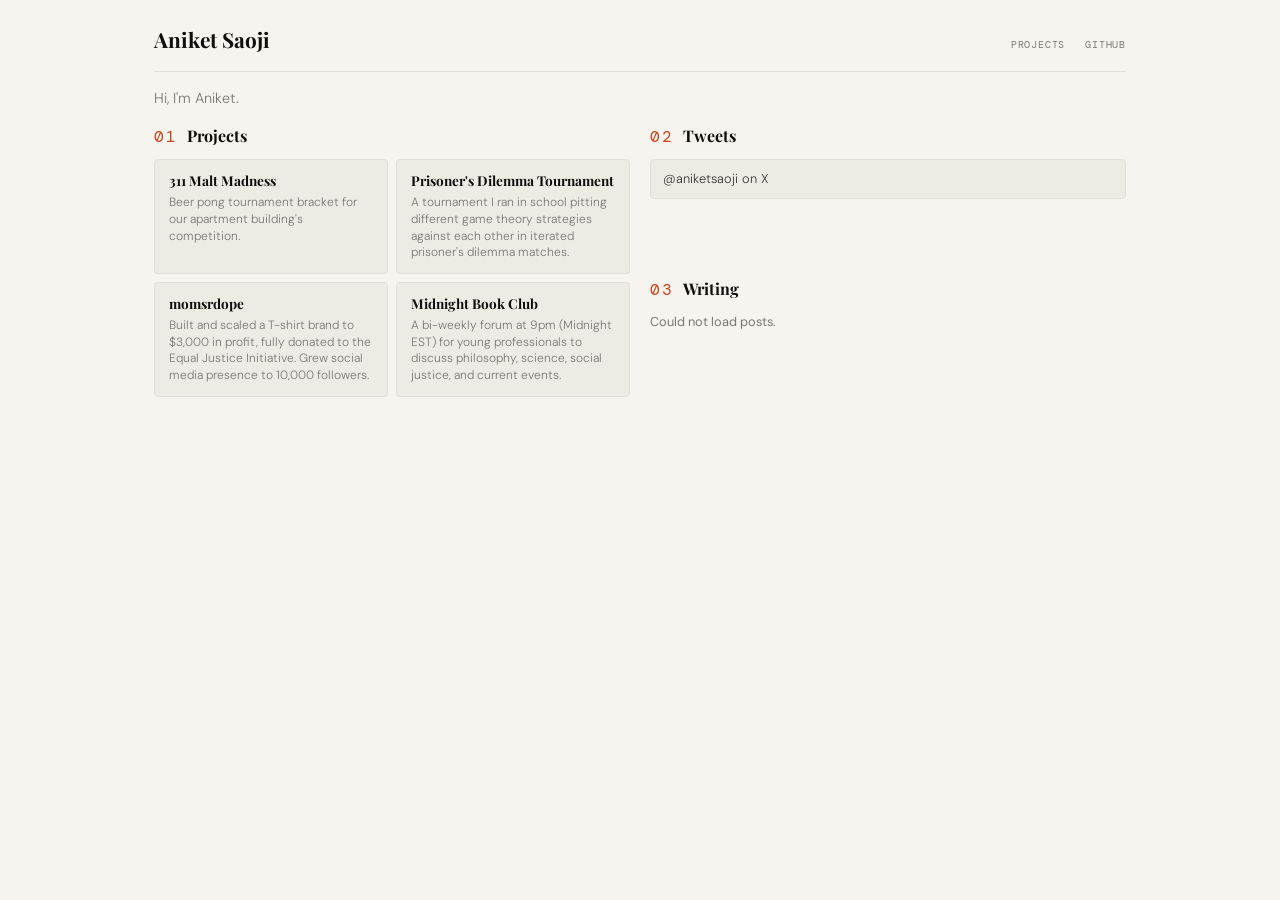
==== index.html @ 74cca16a "changes" ====
<!DOCTYPE html>
<html lang="en">
<head>
  <meta charset="UTF-8">
  <meta name="viewport" content="width=device-width, initial-scale=1.0">
  <title>Aniket Saoji</title>
  <link rel="preconnect" href="https://fonts.googleapis.com">
  <link rel="preconnect" href="https://fonts.gstatic.com" crossorigin>
  <link href="https://fonts.googleapis.com/css2?family=Playfair+Display:ital,wght@0,700;0,900;1,700&family=DM+Sans:wght@300;400;500&family=DM+Mono:wght@400;500&display=swap" rel="stylesheet">
  <link rel="stylesheet" href="main.css">
</head>
<body class="home">
  <main class="home-container">
    <header class="home-header">
      <div class="home-name">Aniket Saoji</div>
      <nav>
        <a href="#projects">Projects</a>
        <a href="https://github.com/aniketsaoji" target="_blank" rel="noopener">GitHub</a>
      </nav>
    </header>

    <section class="home-intro">
      <p>Hi, I'm Aniket.</p>
    </section>

    <div class="home-grid">
      <section id="projects" class="home-projects">
        <div class="section-head"><span class="section-num">01</span><h2>Projects</h2></div>
        <div class="project-grid">
          <a class="project-card" href="beer-pong.html">
            <h3>311 Malt Madness</h3>
            <p>Beer pong tournament bracket for our apartment building's competition.</p>
          </a>
          <a class="project-card" href="prisoner_dilemma_tournament.html">
            <h3>Prisoner's Dilemma Tournament</h3>
            <p>A tournament I ran in school pitting different game theory strategies against each other in iterated prisoner's dilemma matches.</p>
          </a>
          <a class="project-card" href="https://momsrdope.com" target="_blank" rel="noopener">
            <h3>momsrdope</h3>
            <p>Built and scaled a T-shirt brand to $3,000 in profit, fully donated to the Equal Justice Initiative. Grew social media presence to 10,000 followers.</p>
          </a>
          <a class="project-card" href="https://midnightbook.club" target="_blank" rel="noopener">
            <h3>Midnight Book Club</h3>
            <p>A bi-weekly forum at 9pm (Midnight EST) for young professionals to discuss philosophy, science, social justice, and current events.</p>
          </a>
        </div>
      </section>

      <section class="home-twitter">
        <div class="section-head"><span class="section-num">02</span><h2>Tweets</h2></div>
        <div id="tweets-list"></div>
        <script>
          (async () => {
            const container = document.getElementById('tweets-list');
            try {
              const res = await fetch('tweets.json');
              const tweets = (await res.json()).slice(0, 3);
              if (!tweets.length) {
                container.innerHTML = '<a href="https://x.com/aniketsaoji" target="_blank" rel="noopener" class="tweet-card"><span class="tweet-text">@aniketsaoji on X</span></a>';
                return;
              }
              container.innerHTML = tweets.map(t => {
                const date = t.pubDate ? new Date(t.pubDate).toLocaleDateString('en-US', { month: 'short', day: 'numeric', year: 'numeric' }) : '';
                return `<a class="tweet-card" href="${t.link}" target="_blank" rel="noopener">
                  <span class="tweet-text">${t.title}</span>
                  ${date ? `<span class="tweet-date">${date}</span>` : ''}
                </a>`;
              }).join('');
            } catch {
              container.innerHTML = '<a href="https://x.com/aniketsaoji" target="_blank" rel="noopener" class="tweet-card"><span class="tweet-text">@aniketsaoji on X</span></a>';
            }
          })();
        </script>
      </section>

      <section class="home-substack">
        <div class="section-head"><span class="section-num">03</span><h2>Writing</h2></div>
        <div id="substack-posts">Loading posts…</div>
      </section>
    </div>
  </main>

  <script>
    (async () => {
      const rss = encodeURIComponent('https://aniketsaoji.substack.com/feed');
      const url = `https://api.rss2json.com/v1/api.json?rss_url=${rss}`;
      try {
        const res = await fetch(url);
        const data = await res.json();
        const posts = (data.items || []).slice(0, 4);
        const container = document.getElementById('substack-posts');
        if (!posts.length) { container.textContent = 'No posts yet.'; return; }
        container.innerHTML = posts.map(p => `
          <a class="substack-card" href="${p.link}" target="_blank" rel="noopener">
            ${p.thumbnail ? `<img class="substack-thumb" src="${p.thumbnail}" alt="">` : ''}
            <span class="substack-text">
              <span class="substack-title">${p.title}</span>
              <span class="substack-date">${new Date(p.pubDate).toLocaleDateString('en-US', {month:'short', day:'numeric', year:'numeric'})}</span>
            </span>
          </a>
        `).join('');
      } catch {
        document.getElementById('substack-posts').textContent = 'Could not load posts.';
      }
    })();
  </script>
</body>
</html>
---- main.css ----
@import url(https://fonts.googleapis.com/css?family=Open+Sans:400italic,400,700);

*, *::before, *::after { box-sizing: border-box; }

html, body {
  height: 100%;
  margin: 0;
}

body {
  background-color: #4F2582;
}

/* ── Homepage styles ── */

:root {
  --ink: #0f0e0d;
  --ink-2: #3a3835;
  --ink-3: #7a7774;
  --paper: #f7f4ef;
  --paper-2: #eeebe4;
  --paper-3: #e3dfd6;
  --accent: #c8441a;
  --accent-light: #f0d5cb;
  --mono: 'DM Mono', monospace;
  --serif: 'Playfair Display', Georgia, serif;
  --sans: 'DM Sans', sans-serif;
}

body.home {
  background: var(--paper);
  color: var(--ink);
  font-family: var(--sans);
  font-size: 15px;
  line-height: 1.5;
}

.home-container {
  max-width: 1020px;
  margin: 0 auto;
  padding: 0 24px 40px;
  animation: fadeUp 0.5s ease both;
}

@keyframes fadeUp {
  from { opacity: 0; transform: translateY(12px); }
  to   { opacity: 1; transform: translateY(0); }
}

/* Header */
.home-header {
  padding: 24px 0 16px;
  display: flex;
  align-items: baseline;
  justify-content: space-between;
  border-bottom: 1px solid var(--paper-3);
  margin-bottom: 16px;
}

.home-name {
  font-family: var(--serif);
  font-size: 1.3rem;
  font-weight: 700;
  color: var(--ink);
}

.home-header nav {
  display: flex;
  gap: 1.25rem;
}

.home-header nav a {
  font-family: var(--mono);
  font-size: 10px;
  letter-spacing: 0.08em;
  text-transform: uppercase;
  color: var(--ink-3);
  text-decoration: none;
  transition: color 0.2s;
}

.home-header nav a:hover {
  color: var(--accent);
}

/* Intro */
.home-intro {
  margin-bottom: 16px;
}

.home-intro p {
  font-size: 0.9rem;
  color: var(--ink-3);
  line-height: 1.4;
  font-weight: 300;
  margin: 0;
}

/* Section heads */
.section-head {
  margin-bottom: 10px;
  display: flex;
  align-items: baseline;
  gap: 10px;
}

.section-num {
  font-family: var(--mono);
  font-size: 1rem;
  color: var(--accent);
  letter-spacing: 0.1em;
}

.section-head h2 {
  font-family: var(--serif);
  font-size: 1rem;
  font-weight: 700;
  color: var(--ink);
  margin: 0;
}

/* Main grid — projects left, tweets+writing stacked right */
.home-grid {
  display: grid;
  grid-template-columns: 1fr 1fr;
  grid-template-rows: auto auto;
  grid-template-areas:
    "projects twitter"
    "projects substack";
  gap: 12px 20px;
  align-items: start;
}

.home-projects { grid-area: projects; }
.home-twitter  { grid-area: twitter; }
.home-substack { grid-area: substack; }

/* Project cards */
.project-grid {
  display: grid;
  grid-template-columns: 1fr 1fr;
  gap: 8px;
}

.project-card {
  display: block;
  padding: 12px 14px;
  background: var(--paper-2);
  border: 1px solid var(--paper-3);
  border-radius: 4px;
  text-decoration: none;
  color: inherit;
  transition: border-color 0.2s, background 0.2s;
}

.project-card:hover {
  border-color: var(--accent);
  background: var(--accent-light);
}

.project-card h3 {
  font-family: var(--serif);
  font-size: 0.85rem;
  font-weight: 700;
  color: var(--ink);
  margin: 0 0 4px;
  line-height: 1.3;
}

.project-card p {
  margin: 0;
  font-size: 0.75rem;
  color: var(--ink-3);
  line-height: 1.4;
  font-weight: 300;
}

/* Tweet cards */
#tweets-list {
  display: flex;
  flex-direction: column;
  gap: 7px;
}

.tweet-card {
  display: flex;
  flex-direction: column;
  gap: 4px;
  padding: 10px 12px;
  background: var(--paper-2);
  border: 1px solid var(--paper-3);
  border-radius: 4px;
  text-decoration: none;
  color: inherit;
  transition: border-color 0.2s;
}

.tweet-card:hover {
  border-color: var(--accent);
}

.tweet-text {
  font-size: 0.8rem;
  color: var(--ink-2);
  line-height: 1.4;
  font-weight: 300;
}

.tweet-date {
  font-family: var(--mono);
  font-size: 9px;
  color: var(--ink-3);
  letter-spacing: 0.05em;
}

/* Substack cards */
#substack-posts {
  display: flex;
  flex-direction: column;
  gap: 7px;
  font-family: var(--sans);
  font-size: 0.8rem;
  color: var(--ink-3);
}

.substack-card {
  display: flex;
  flex-direction: row;
  align-items: center;
  gap: 10px;
  padding: 10px 12px;
  background: var(--paper-2);
  border: 1px solid var(--paper-3);
  border-radius: 4px;
  text-decoration: none;
  color: inherit;
  transition: border-color 0.2s;
  overflow: hidden;
}

.substack-card:hover {
  border-color: var(--accent);
}

.substack-thumb {
  width: 36px;
  height: 36px;
  object-fit: cover;
  border-radius: 3px;
  flex-shrink: 0;
}

.substack-text {
  display: flex;
  flex-direction: column;
  gap: 2px;
  min-width: 0;
}

.substack-title {
  font-size: 0.8rem;
  color: var(--ink-2);
  line-height: 1.3;
  font-weight: 400;
}

.substack-date {
  font-family: var(--mono);
  font-size: 9px;
  color: var(--ink-3);
  letter-spacing: 0.05em;
}


/* Mobile */
@media (max-width: 700px) {
  .home-grid { grid-template-columns: 1fr; }
  .project-grid { grid-template-columns: 1fr 1fr; }
  .home-header { flex-direction: column; gap: 10px; padding: 20px 0 14px; }
}

.header{
  height: 10%;
}

.header>h1{
  margin: auto;
  text-align: center;
  font-family: 'Dosis', sans-serif;
  color: #205060
}

.bracket-container{
  display: flex;
  flex-direction: row;
  height: 90%;
  width: 100%;
}

.bracket-level{
  display: flex;
  flex-direction: column;
  justify-content: space-around;
  height: 100%;
  width: 100%;
  flex-grow: 1;
  transition: all ease .5s;
}

.bracket-level:hover{
  width: 200%;
}

.bracket-matchup{
  width: 90%;
  margin: auto;
  max-height: 50px;
  height: 100%;
  display: flex;
  flex-direction: column;
  justify-content: space-between;
}

.bracket-time{
  height: 45%;
  width: 100%;
  background-color: #b54b4b;
  color: #F0F8FF;
  box-shadow: rgba(0, 0, 0, 0.3) 0 1px 3px;
  display: flex;
  flex-direction: row;
  transition: all ease .5s;
}

.bracket-team{
  height: 45%;
  width: 100%;
  background-color: #F5F5F5;
  box-shadow: rgba(0, 0, 0, 0.3) 0 1px 3px;
  display: flex;
  flex-direction: row;
  transition: all ease .5s;
}

.bracket-name{
  font-family: 'Open Sans', sans-serif;
  width: 75%;
  font-size: .75em;
  padding: .2em;
  line-height: 1.5em;
  overflow: hidden;
  text-overflow: ellipsis;
  white-space: nowrap;
  color: #2B2B2B;
  text-align: center;
}

.bracket-time-name{
  font-family: 'Open Sans', sans-serif;
  width: 75%;
  font-size: .75em;
  padding: .2em;
  line-height: 1.5em;
  overflow: hidden;
  text-overflow: ellipsis;
  white-space: nowrap;
  color: #F0F8FF;
  text-align: center;
}

.bracket-score{
  font-family: 'Open Sans', sans-serif;
  font-size: .75em;
  padding: .2em;
  line-height: 1.5em;
  white-space: nowrap;
  overflow: hidden;
  color: #2B2B2B;
  text-align: center;
}

.winner>.bracket-name, .winner>.bracket-score{
  font-weight: bold;
  color: #00A300;
}

.bracket-team:hover{
  background-color: #E8E8E8;
  height: 100%;
  transition: all ease .5s;
}

.bracket-team:hover>.bracket-name{
  overflow: none;
  text-overflow: clip;
  white-space: normal;
  line-height: 1em;
  align-self: center;
  width: 100%;
}

.bracket-team:hover>.bracket-score{
  display: none;
}
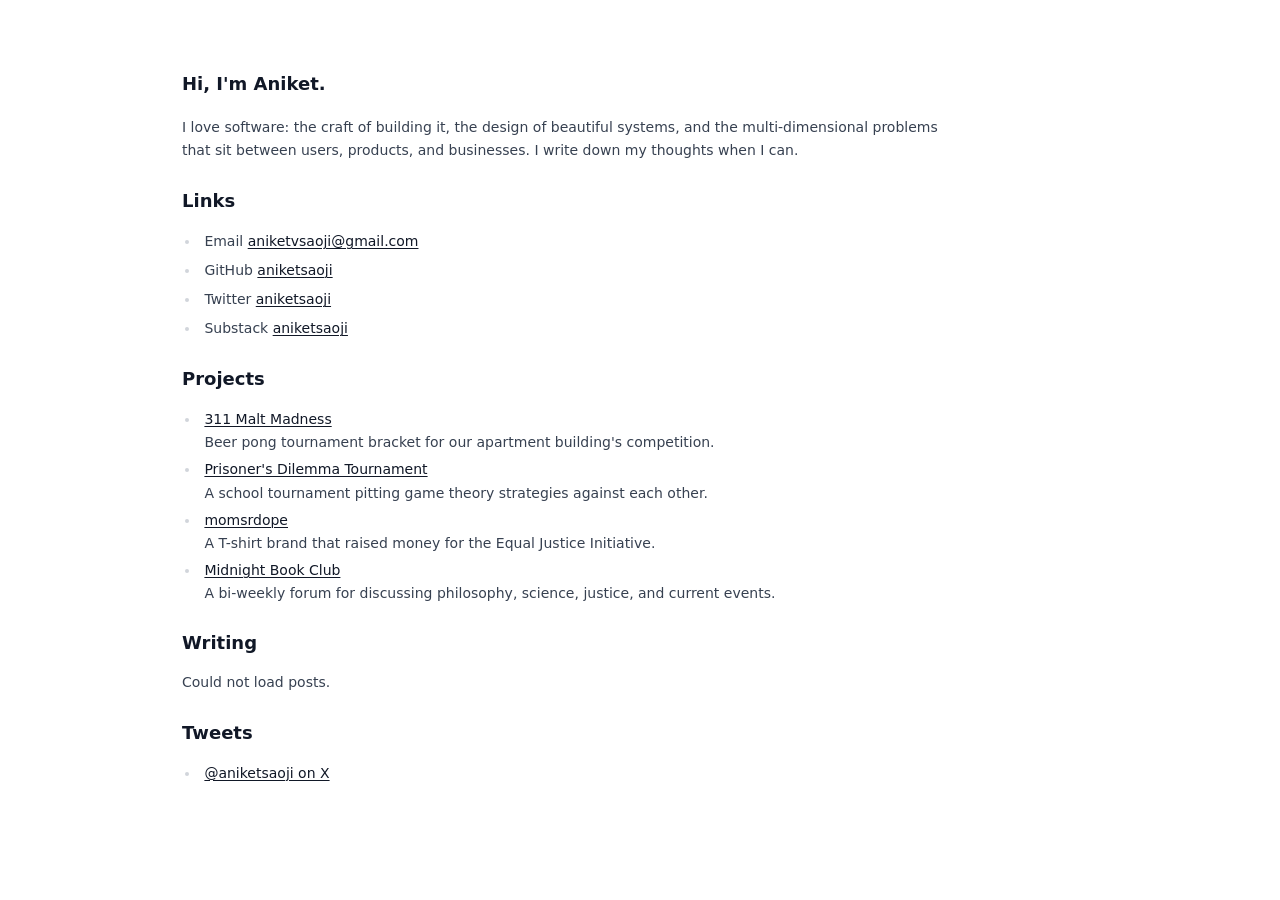
==== commit df7902d5: "new site" ====
--- a/index.html
+++ b/index.html
@@ -4,80 +4,81 @@
   <meta charset="UTF-8">
   <meta name="viewport" content="width=device-width, initial-scale=1.0">
   <title>Aniket Saoji</title>
-  <link rel="preconnect" href="https://fonts.googleapis.com">
-  <link rel="preconnect" href="https://fonts.gstatic.com" crossorigin>
-  <link href="https://fonts.googleapis.com/css2?family=Playfair+Display:ital,wght@0,700;0,900;1,700&family=DM+Sans:wght@300;400;500&family=DM+Mono:wght@400;500&display=swap" rel="stylesheet">
   <link rel="stylesheet" href="main.css">
 </head>
 <body class="home">
   <main class="home-container">
     <header class="home-header">
-      <div class="home-name">Aniket Saoji</div>
-      <nav>
-        <a href="#projects">Projects</a>
-        <a href="https://github.com/aniketsaoji" target="_blank" rel="noopener">GitHub</a>
-      </nav>
+      <h1>Hi, I'm Aniket.</h1>
     </header>
 
-    <section class="home-intro">
-      <p>Hi, I'm Aniket.</p>
+    <section class="home-intro" aria-label="Introduction">
+      <p>I love software: the craft of building it, the design of beautiful systems, and the multi-dimensional problems that sit between users, products, and businesses. I write down my thoughts when I can.</p>
     </section>
 
-    <div class="home-grid">
-      <section id="projects" class="home-projects">
-        <div class="section-head"><span class="section-num">01</span><h2>Projects</h2></div>
-        <div class="project-grid">
-          <a class="project-card" href="beer-pong.html">
-            <h3>311 Malt Madness</h3>
-            <p>Beer pong tournament bracket for our apartment building's competition.</p>
-          </a>
-          <a class="project-card" href="prisoner_dilemma_tournament.html">
-            <h3>Prisoner's Dilemma Tournament</h3>
-            <p>A tournament I ran in school pitting different game theory strategies against each other in iterated prisoner's dilemma matches.</p>
-          </a>
-          <a class="project-card" href="https://momsrdope.com" target="_blank" rel="noopener">
-            <h3>momsrdope</h3>
-            <p>Built and scaled a T-shirt brand to $3,000 in profit, fully donated to the Equal Justice Initiative. Grew social media presence to 10,000 followers.</p>
-          </a>
-          <a class="project-card" href="https://midnightbook.club" target="_blank" rel="noopener">
-            <h3>Midnight Book Club</h3>
-            <p>A bi-weekly forum at 9pm (Midnight EST) for young professionals to discuss philosophy, science, social justice, and current events.</p>
-          </a>
-        </div>
-      </section>
+    <section id="links" class="home-section">
+      <h2>Links</h2>
+      <ul class="link-list">
+        <li>Email <a href="mailto:aniketvsaoji@gmail.com">aniketvsaoji@gmail.com</a></li>
+        <li>GitHub <a href="https://github.com/aniketsaoji" target="_blank" rel="noopener">aniketsaoji</a></li>
+        <li>Twitter <a href="https://x.com/aniketsaoji" target="_blank" rel="noopener">aniketsaoji</a></li>
+        <li>Substack <a href="https://aniketsaoji.substack.com" target="_blank" rel="noopener">aniketsaoji</a></li>
+      </ul>
+    </section>
 
-      <section class="home-twitter">
-        <div class="section-head"><span class="section-num">02</span><h2>Tweets</h2></div>
-        <div id="tweets-list"></div>
-        <script>
-          (async () => {
-            const container = document.getElementById('tweets-list');
-            try {
-              const res = await fetch('tweets.json');
-              const tweets = (await res.json()).slice(0, 3);
-              if (!tweets.length) {
-                container.innerHTML = '<a href="https://x.com/aniketsaoji" target="_blank" rel="noopener" class="tweet-card"><span class="tweet-text">@aniketsaoji on X</span></a>';
-                return;
-              }
-              container.innerHTML = tweets.map(t => {
-                const date = t.pubDate ? new Date(t.pubDate).toLocaleDateString('en-US', { month: 'short', day: 'numeric', year: 'numeric' }) : '';
-                return `<a class="tweet-card" href="${t.link}" target="_blank" rel="noopener">
-                  <span class="tweet-text">${t.title}</span>
-                  ${date ? `<span class="tweet-date">${date}</span>` : ''}
-                </a>`;
-              }).join('');
-            } catch {
-              container.innerHTML = '<a href="https://x.com/aniketsaoji" target="_blank" rel="noopener" class="tweet-card"><span class="tweet-text">@aniketsaoji on X</span></a>';
+    <section id="projects" class="home-section">
+      <h2>Projects</h2>
+      <ul class="link-list project-list">
+        <li>
+          <a href="beer-pong.html">311 Malt Madness</a>
+          <span>Beer pong tournament bracket for our apartment building's competition.</span>
+        </li>
+        <li>
+          <a href="prisoner_dilemma_tournament.html">Prisoner's Dilemma Tournament</a>
+          <span>A school tournament pitting game theory strategies against each other.</span>
+        </li>
+        <li>
+          <a href="https://momsrdope.com" target="_blank" rel="noopener">momsrdope</a>
+          <span>A T-shirt brand that raised money for the Equal Justice Initiative.</span>
+        </li>
+        <li>
+          <a href="https://midnightbook.club" target="_blank" rel="noopener">Midnight Book Club</a>
+          <span>A bi-weekly forum for discussing philosophy, science, justice, and current events.</span>
+        </li>
+      </ul>
+    </section>
+
+    <section id="writing" class="home-section">
+      <h2>Writing</h2>
+      <div id="substack-posts">Loading posts...</div>
+    </section>
+
+    <section class="home-section home-twitter">
+      <h2>Tweets</h2>
+      <div id="tweets-list"></div>
+      <script>
+        (async () => {
+          const container = document.getElementById('tweets-list');
+          try {
+            const res = await fetch('tweets.json');
+            const tweets = (await res.json()).slice(0, 3);
+            if (!tweets.length) {
+              container.innerHTML = '<ul class="link-list"><li><a href="https://x.com/aniketsaoji" target="_blank" rel="noopener">@aniketsaoji on X</a></li></ul>';
+              return;
             }
-          })();
-        </script>
-      </section>
-
-      <section class="home-substack">
-        <div class="section-head"><span class="section-num">03</span><h2>Writing</h2></div>
-        <div id="substack-posts">Loading posts…</div>
-      </section>
-    </div>
+            container.innerHTML = `<ul class="link-list tweet-list">${tweets.map(t => {
+              const date = t.pubDate ? new Date(t.pubDate).toLocaleDateString('en-US', { month: 'short', day: 'numeric', year: 'numeric' }) : '';
+              return `<li>
+                <a href="${t.link}" target="_blank" rel="noopener">${t.title}</a>
+                ${date ? `<span>${date}</span>` : ''}
+              </li>`;
+            }).join('')}</ul>`;
+          } catch {
+            container.innerHTML = '<ul class="link-list"><li><a href="https://x.com/aniketsaoji" target="_blank" rel="noopener">@aniketsaoji on X</a></li></ul>';
+          }
+        })();
+      </script>
+    </section>
   </main>
 
   <script>
@@ -89,16 +90,16 @@
         const data = await res.json();
         const posts = (data.items || []).slice(0, 4);
         const container = document.getElementById('substack-posts');
-        if (!posts.length) { container.textContent = 'No posts yet.'; return; }
-        container.innerHTML = posts.map(p => `
-          <a class="substack-card" href="${p.link}" target="_blank" rel="noopener">
-            ${p.thumbnail ? `<img class="substack-thumb" src="${p.thumbnail}" alt="">` : ''}
-            <span class="substack-text">
-              <span class="substack-title">${p.title}</span>
-              <span class="substack-date">${new Date(p.pubDate).toLocaleDateString('en-US', {month:'short', day:'numeric', year:'numeric'})}</span>
-            </span>
-          </a>
-        `).join('');
+        if (!posts.length) {
+          container.textContent = 'No posts yet.';
+          return;
+        }
+        container.innerHTML = `<ul class="link-list writing-list">${posts.map(p => `
+          <li>
+            <a href="${p.link}" target="_blank" rel="noopener">${p.title}</a>
+            <span>${new Date(p.pubDate).toLocaleDateString('en-US', { month: 'short', day: 'numeric', year: 'numeric' })}</span>
+          </li>
+        `).join('')}</ul>`;
       } catch {
         document.getElementById('substack-posts').textContent = 'Could not load posts.';
       }
--- a/main.css
+++ b/main.css
@@ -11,272 +11,134 @@
   background-color: #4F2582;
 }
 
-/* ── Homepage styles ── */
+/* Homepage styles */
 
 :root {
-  --ink: #0f0e0d;
-  --ink-2: #3a3835;
-  --ink-3: #7a7774;
-  --paper: #f7f4ef;
-  --paper-2: #eeebe4;
-  --paper-3: #e3dfd6;
-  --accent: #c8441a;
-  --accent-light: #f0d5cb;
-  --mono: 'DM Mono', monospace;
-  --serif: 'Playfair Display', Georgia, serif;
-  --sans: 'DM Sans', sans-serif;
+  --ink: #111827;
+  --muted: #374151;
+  --quiet: #d1d5db;
+  --paper: #ffffff;
+  --sans: Inter, ui-sans-serif, system-ui, -apple-system, BlinkMacSystemFont, "Segoe UI", sans-serif;
 }
 
 body.home {
   background: var(--paper);
   color: var(--ink);
   font-family: var(--sans);
-  font-size: 15px;
-  line-height: 1.5;
+  font-size: 14px;
+  line-height: 1.65;
+  min-height: 100%;
 }
 
 .home-container {
-  max-width: 1020px;
+  max-width: 980px;
   margin: 0 auto;
-  padding: 0 24px 40px;
-  animation: fadeUp 0.5s ease both;
-}
-
-@keyframes fadeUp {
-  from { opacity: 0; transform: translateY(12px); }
-  to   { opacity: 1; transform: translateY(0); }
-}
-
-/* Header */
+  padding: 72px 32px 80px;
+}
+
 .home-header {
-  padding: 24px 0 16px;
-  display: flex;
-  align-items: baseline;
-  justify-content: space-between;
-  border-bottom: 1px solid var(--paper-3);
-  margin-bottom: 16px;
-}
-
-.home-name {
-  font-family: var(--serif);
-  font-size: 1.3rem;
-  font-weight: 700;
+  margin-bottom: 20px;
+}
+
+.home-header h1 {
+  font-size: 18px;
+  line-height: 1.35;
+  letter-spacing: 0;
+  margin: 0;
+  font-weight: 800;
+}
+
+.home a {
   color: var(--ink);
-}
-
-.home-header nav {
-  display: flex;
-  gap: 1.25rem;
-}
-
-.home-header nav a {
-  font-family: var(--mono);
-  font-size: 10px;
-  letter-spacing: 0.08em;
-  text-transform: uppercase;
-  color: var(--ink-3);
-  text-decoration: none;
-  transition: color 0.2s;
-}
-
-.home-header nav a:hover {
-  color: var(--accent);
-}
-
-/* Intro */
+  text-decoration: underline;
+  text-decoration-thickness: 0.08em;
+  text-underline-offset: 0.12em;
+}
+
+.home a:hover {
+  color: var(--muted);
+}
+
+.home-intro,
+.home-section {
+  max-width: 760px;
+}
+
 .home-intro {
-  margin-bottom: 16px;
+  margin-bottom: 28px;
 }
 
 .home-intro p {
-  font-size: 0.9rem;
-  color: var(--ink-3);
-  line-height: 1.4;
-  font-weight: 300;
-  margin: 0;
-}
-
-/* Section heads */
-.section-head {
-  margin-bottom: 10px;
-  display: flex;
-  align-items: baseline;
-  gap: 10px;
-}
-
-.section-num {
-  font-family: var(--mono);
-  font-size: 1rem;
-  color: var(--accent);
-  letter-spacing: 0.1em;
-}
-
-.section-head h2 {
-  font-family: var(--serif);
-  font-size: 1rem;
-  font-weight: 700;
+  color: var(--muted);
+  font-size: 14px;
+  line-height: 1.65;
+  margin: 0;
+}
+
+.home-section {
+  margin-top: 28px;
+}
+
+.home-section h2 {
   color: var(--ink);
-  margin: 0;
-}
-
-/* Main grid — projects left, tweets+writing stacked right */
-.home-grid {
-  display: grid;
-  grid-template-columns: 1fr 1fr;
-  grid-template-rows: auto auto;
-  grid-template-areas:
-    "projects twitter"
-    "projects substack";
-  gap: 12px 20px;
-  align-items: start;
-}
-
-.home-projects { grid-area: projects; }
-.home-twitter  { grid-area: twitter; }
-.home-substack { grid-area: substack; }
-
-/* Project cards */
-.project-grid {
-  display: grid;
-  grid-template-columns: 1fr 1fr;
-  gap: 8px;
-}
-
-.project-card {
+  font-size: 18px;
+  line-height: 1.2;
+  font-weight: 800;
+  margin: 0 0 18px;
+}
+
+.link-list {
+  margin: 0;
+  padding-left: 1.25em;
+  color: var(--muted);
+}
+
+.link-list li {
+  padding-left: 0.35em;
+  margin: 0 0 6px;
+}
+
+.link-list li::marker {
+  color: var(--quiet);
+}
+
+.project-list li,
+.writing-list li,
+.tweet-list li {
+  display: list-item;
+}
+
+.project-list span,
+.writing-list span,
+.tweet-list span {
+  color: var(--muted);
   display: block;
-  padding: 12px 14px;
-  background: var(--paper-2);
-  border: 1px solid var(--paper-3);
-  border-radius: 4px;
-  text-decoration: none;
-  color: inherit;
-  transition: border-color 0.2s, background 0.2s;
-}
-
-.project-card:hover {
-  border-color: var(--accent);
-  background: var(--accent-light);
-}
-
-.project-card h3 {
-  font-family: var(--serif);
-  font-size: 0.85rem;
-  font-weight: 700;
-  color: var(--ink);
-  margin: 0 0 4px;
-  line-height: 1.3;
-}
-
-.project-card p {
-  margin: 0;
-  font-size: 0.75rem;
-  color: var(--ink-3);
-  line-height: 1.4;
-  font-weight: 300;
-}
-
-/* Tweet cards */
-#tweets-list {
-  display: flex;
-  flex-direction: column;
-  gap: 7px;
-}
-
-.tweet-card {
-  display: flex;
-  flex-direction: column;
-  gap: 4px;
-  padding: 10px 12px;
-  background: var(--paper-2);
-  border: 1px solid var(--paper-3);
-  border-radius: 4px;
-  text-decoration: none;
-  color: inherit;
-  transition: border-color 0.2s;
-}
-
-.tweet-card:hover {
-  border-color: var(--accent);
-}
-
-.tweet-text {
-  font-size: 0.8rem;
-  color: var(--ink-2);
-  line-height: 1.4;
-  font-weight: 300;
-}
-
-.tweet-date {
-  font-family: var(--mono);
-  font-size: 9px;
-  color: var(--ink-3);
-  letter-spacing: 0.05em;
-}
-
-/* Substack cards */
+  font-size: 14px;
+  line-height: 1.45;
+  margin-top: 1px;
+}
+
 #substack-posts {
-  display: flex;
-  flex-direction: column;
-  gap: 7px;
-  font-family: var(--sans);
-  font-size: 0.8rem;
-  color: var(--ink-3);
-}
-
-.substack-card {
-  display: flex;
-  flex-direction: row;
-  align-items: center;
-  gap: 10px;
-  padding: 10px 12px;
-  background: var(--paper-2);
-  border: 1px solid var(--paper-3);
-  border-radius: 4px;
-  text-decoration: none;
-  color: inherit;
-  transition: border-color 0.2s;
-  overflow: hidden;
-}
-
-.substack-card:hover {
-  border-color: var(--accent);
-}
-
-.substack-thumb {
-  width: 36px;
-  height: 36px;
-  object-fit: cover;
-  border-radius: 3px;
-  flex-shrink: 0;
-}
-
-.substack-text {
-  display: flex;
-  flex-direction: column;
-  gap: 2px;
-  min-width: 0;
-}
-
-.substack-title {
-  font-size: 0.8rem;
-  color: var(--ink-2);
-  line-height: 1.3;
-  font-weight: 400;
-}
-
-.substack-date {
-  font-family: var(--mono);
-  font-size: 9px;
-  color: var(--ink-3);
-  letter-spacing: 0.05em;
-}
-
-
-/* Mobile */
-@media (max-width: 700px) {
-  .home-grid { grid-template-columns: 1fr; }
-  .project-grid { grid-template-columns: 1fr 1fr; }
-  .home-header { flex-direction: column; gap: 10px; padding: 20px 0 14px; }
+  color: var(--muted);
+  font-size: 14px;
+}
+
+@media (max-width: 760px) {
+  body.home {
+    font-size: 14px;
+  }
+
+  .home-container {
+    padding: 40px 24px 64px;
+  }
+
+  .home-header {
+    margin-bottom: 18px;
+  }
+
+  .home-intro {
+    margin-bottom: 24px;
+  }
 }
 
 .header{
@@ -401,4 +263,4 @@
 
 .bracket-team:hover>.bracket-score{
   display: none;
-}+}
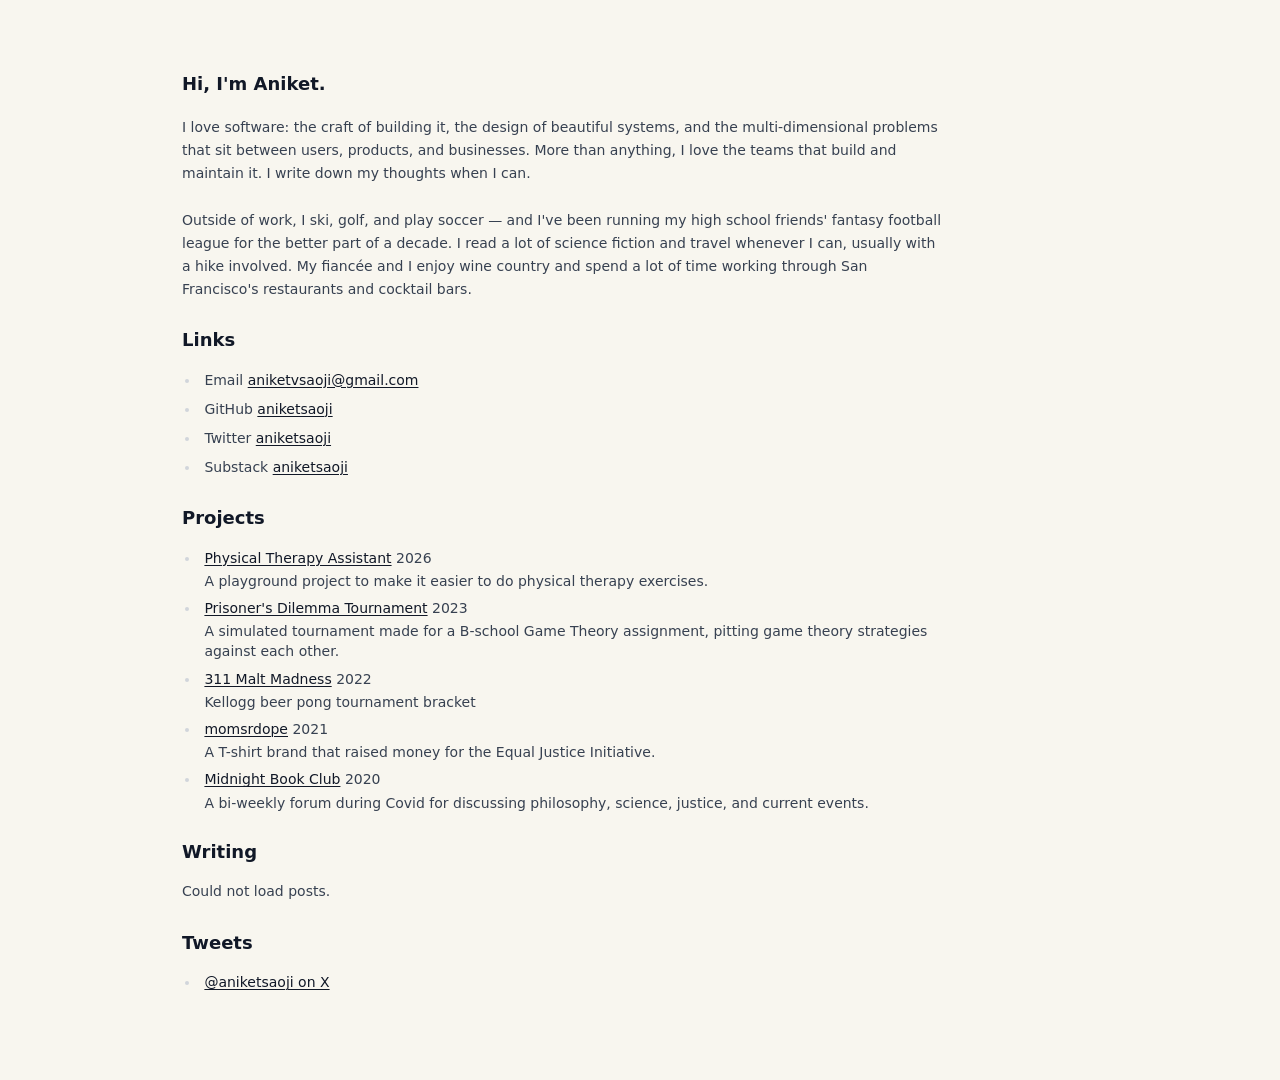
==== commit 0adc9968: "small changes" ====
--- a/index.html
+++ b/index.html
@@ -13,9 +13,10 @@
     </header>
 
     <section class="home-intro" aria-label="Introduction">
-      <p>I love software: the craft of building it, the design of beautiful systems, and the multi-dimensional problems that sit between users, products, and businesses. I write down my thoughts when I can.</p>
+      <p>I love software: the craft of building it, the design of beautiful systems, and the multi-dimensional problems that sit between users, products, and businesses. More than anything, I love the teams that build and maintain it. I write down my thoughts when I can.</p>
+      <br>
+      <p>Outside of work, I ski, golf, and play soccer — and I've been running my high school friends' fantasy football league for the better part of a decade. I read a lot of science fiction and travel whenever I can, usually with a hike involved. My fiancée and I enjoy wine country and spend a lot of time working through San Francisco's restaurants and cocktail bars.</p>
     </section>
-
     <section id="links" class="home-section">
       <h2>Links</h2>
       <ul class="link-list">
@@ -30,20 +31,24 @@
       <h2>Projects</h2>
       <ul class="link-list project-list">
         <li>
-          <a href="beer-pong.html">311 Malt Madness</a>
-          <span>Beer pong tournament bracket for our apartment building's competition.</span>
+          <a href="https://aniketsaoji.github.io/pt-exercise">Physical Therapy Assistant</a> <span class="project-year">2026</span>
+          <span>A playground project to make it easier to do physical therapy exercises.</span>
         </li>
         <li>
-          <a href="prisoner_dilemma_tournament.html">Prisoner's Dilemma Tournament</a>
-          <span>A school tournament pitting game theory strategies against each other.</span>
+          <a href="prisoner_dilemma_tournament.html">Prisoner's Dilemma Tournament</a> <span class="project-year">2023</span>
+          <span>A simulated tournament made for a B-school Game Theory assignment, pitting game theory strategies against each other.</span>
         </li>
         <li>
-          <a href="https://momsrdope.com" target="_blank" rel="noopener">momsrdope</a>
+          <a href="beer-pong.html">311 Malt Madness</a> <span class="project-year">2022</span>
+          <span>Kellogg beer pong tournament bracket</span>
+        </li>
+        <li>
+          <a href="https://momsrdope.com" target="_blank" rel="noopener">momsrdope</a> <span class="project-year">2021</span>
           <span>A T-shirt brand that raised money for the Equal Justice Initiative.</span>
         </li>
         <li>
-          <a href="https://midnightbook.club" target="_blank" rel="noopener">Midnight Book Club</a>
-          <span>A bi-weekly forum for discussing philosophy, science, justice, and current events.</span>
+          <a href="https://midnightbook.club" target="_blank" rel="noopener">Midnight Book Club</a> <span class="project-year">2020</span>
+          <span>A bi-weekly forum during Covid for discussing philosophy, science, justice, and current events.</span>
         </li>
       </ul>
     </section>
--- a/main.css
+++ b/main.css
@@ -17,16 +17,17 @@
   --ink: #111827;
   --muted: #374151;
   --quiet: #d1d5db;
-  --paper: #ffffff;
+  --paper: #f8f6ef;
   --sans: Inter, ui-sans-serif, system-ui, -apple-system, BlinkMacSystemFont, "Segoe UI", sans-serif;
 }
 
+html body.home,
 body.home {
-  background: var(--paper);
-  color: var(--ink);
-  font-family: var(--sans);
-  font-size: 14px;
-  line-height: 1.65;
+  background: var(--paper) !important;
+  color: var(--ink) !important;
+  font-family: var(--sans) !important;
+  font-size: 14px !important;
+  line-height: 1.65 !important;
   min-height: 100%;
 }
 
@@ -41,22 +42,27 @@
 }
 
 .home-header h1 {
-  font-size: 18px;
-  line-height: 1.35;
+  border: 0 !important;
+  color: var(--ink) !important;
+  font-family: var(--sans) !important;
+  font-size: 18px !important;
+  line-height: 1.35 !important;
   letter-spacing: 0;
-  margin: 0;
-  font-weight: 800;
-}
-
-.home a {
-  color: var(--ink);
-  text-decoration: underline;
-  text-decoration-thickness: 0.08em;
-  text-underline-offset: 0.12em;
+  margin: 0 !important;
+  padding: 0 !important;
+  font-weight: 800 !important;
+}
+
+.home a,
+.home a:visited {
+  color: var(--ink) !important;
+  text-decoration: underline !important;
+  text-decoration-thickness: 0.08em !important;
+  text-underline-offset: 0.12em !important;
 }
 
 .home a:hover {
-  color: var(--muted);
+  color: var(--muted) !important;
 }
 
 .home-intro,
@@ -69,10 +75,11 @@
 }
 
 .home-intro p {
-  color: var(--muted);
-  font-size: 14px;
-  line-height: 1.65;
-  margin: 0;
+  color: var(--muted) !important;
+  font-family: var(--sans) !important;
+  font-size: 14px !important;
+  line-height: 1.65 !important;
+  margin: 0 !important;
 }
 
 .home-section {
@@ -80,22 +87,28 @@
 }
 
 .home-section h2 {
-  color: var(--ink);
-  font-size: 18px;
-  line-height: 1.2;
-  font-weight: 800;
-  margin: 0 0 18px;
+  border: 0 !important;
+  color: var(--ink) !important;
+  font-family: var(--sans) !important;
+  font-size: 18px !important;
+  line-height: 1.2 !important;
+  font-weight: 800 !important;
+  margin: 0 0 18px !important;
+  padding: 0 !important;
 }
 
 .link-list {
-  margin: 0;
-  padding-left: 1.25em;
-  color: var(--muted);
+  color: var(--muted) !important;
+  font-family: var(--sans) !important;
+  font-size: 14px !important;
+  line-height: 1.65 !important;
+  margin: 0 !important;
+  padding-left: 1.25em !important;
 }
 
 .link-list li {
-  padding-left: 0.35em;
-  margin: 0 0 6px;
+  padding-left: 0.35em !important;
+  margin: 0 0 6px !important;
 }
 
 .link-list li::marker {
@@ -113,14 +126,22 @@
 .tweet-list span {
   color: var(--muted);
   display: block;
-  font-size: 14px;
-  line-height: 1.45;
-  margin-top: 1px;
+  font-size: 14px !important;
+  line-height: 1.45 !important;
+  margin-top: 1px !important;
+}
+
+.project-list .project-year {
+  color: var(--muted) !important;
+  display: inline !important;
+  font-size: 14px !important;
+  line-height: inherit !important;
+  margin: 0 !important;
 }
 
 #substack-posts {
-  color: var(--muted);
-  font-size: 14px;
+  color: var(--muted) !important;
+  font-size: 14px !important;
 }
 
 @media (max-width: 760px) {
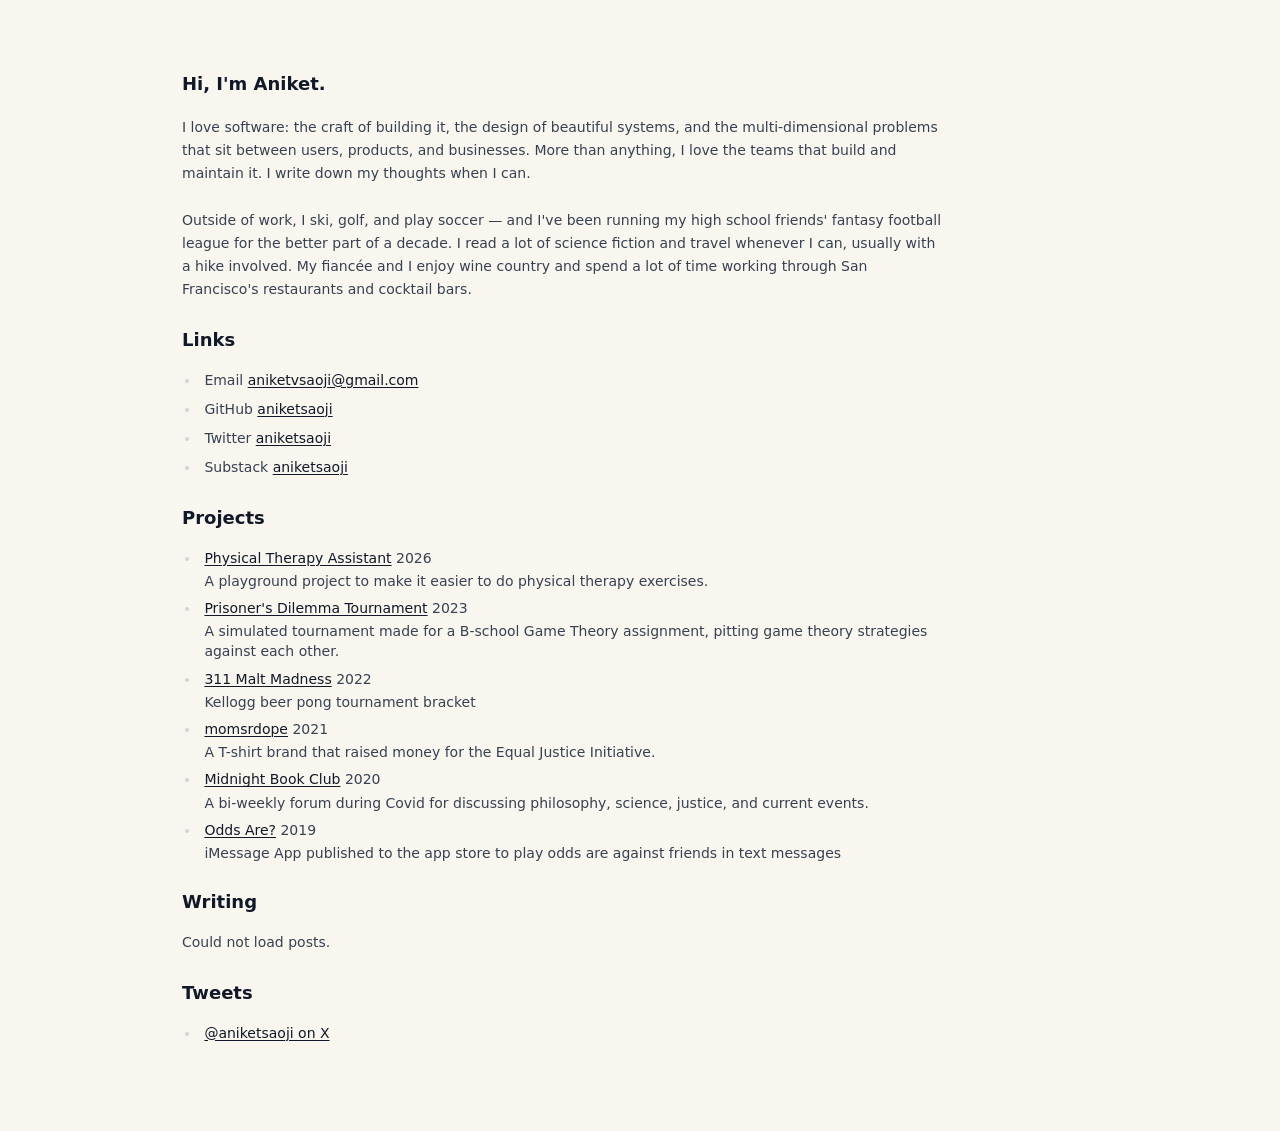
==== commit fe0c37dc: "this is sick" ====
--- a/index.html
+++ b/index.html
@@ -49,6 +49,10 @@
         <li>
           <a href="https://midnightbook.club" target="_blank" rel="noopener">Midnight Book Club</a> <span class="project-year">2020</span>
           <span>A bi-weekly forum during Covid for discussing philosophy, science, justice, and current events.</span>
+        </li>
+        <li>
+          <a href="https://aniketsaoji.github.io/OddsAre/">Odds Are?</a> <span class="project-year">2019</span>
+          <span>iMessage App published to the app store to play odds are against friends in text messages</span>
         </li>
       </ul>
     </section>
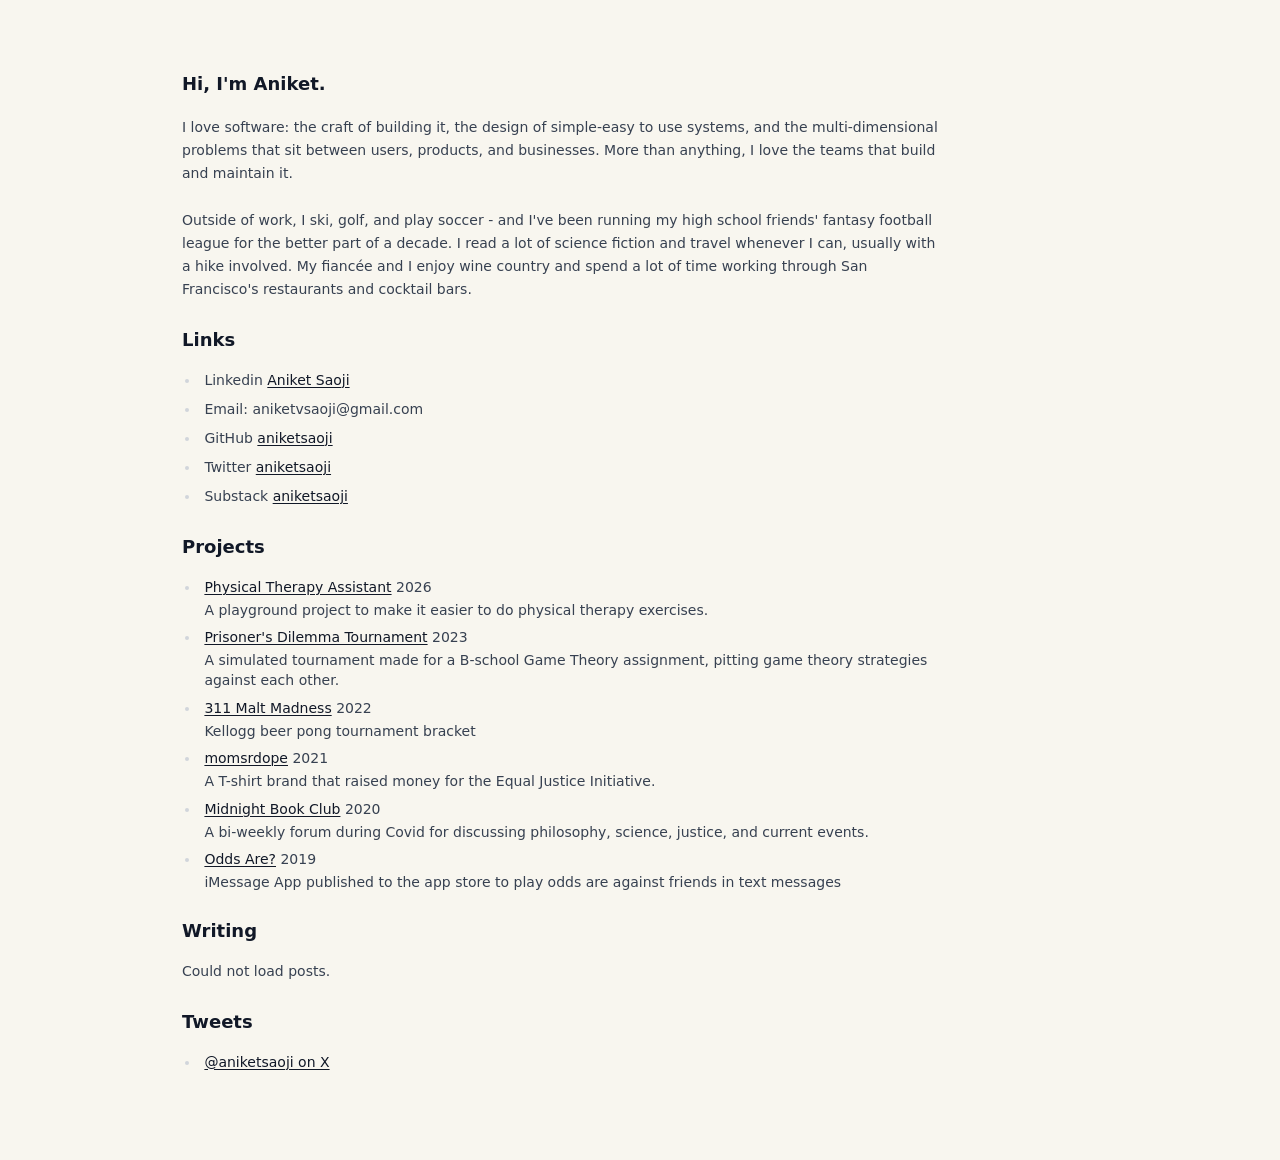
==== commit 20db7aa6: "small changes" ====
--- a/index.html
+++ b/index.html
@@ -13,14 +13,15 @@
     </header>
 
     <section class="home-intro" aria-label="Introduction">
-      <p>I love software: the craft of building it, the design of beautiful systems, and the multi-dimensional problems that sit between users, products, and businesses. More than anything, I love the teams that build and maintain it. I write down my thoughts when I can.</p>
+      <p>I love software: the craft of building it, the design of simple-easy to use systems, and the multi-dimensional problems that sit between users, products, and businesses. More than anything, I love the teams that build and maintain it.</p>
       <br>
-      <p>Outside of work, I ski, golf, and play soccer — and I've been running my high school friends' fantasy football league for the better part of a decade. I read a lot of science fiction and travel whenever I can, usually with a hike involved. My fiancée and I enjoy wine country and spend a lot of time working through San Francisco's restaurants and cocktail bars.</p>
+      <p>Outside of work, I ski, golf, and play soccer - and I've been running my high school friends' fantasy football league for the better part of a decade. I read a lot of science fiction and travel whenever I can, usually with a hike involved. My fiancée and I enjoy wine country and spend a lot of time working through San Francisco's restaurants and cocktail bars.</p>
     </section>
     <section id="links" class="home-section">
       <h2>Links</h2>
       <ul class="link-list">
-        <li>Email <a href="mailto:aniketvsaoji@gmail.com">aniketvsaoji@gmail.com</a></li>
+        <li>Linkedin <a href="https://www.linkedin.com/in/aniket-saoji/">Aniket Saoji</a></li>
+        <li>Email: aniketvsaoji@gmail.com</li>
         <li>GitHub <a href="https://github.com/aniketsaoji" target="_blank" rel="noopener">aniketsaoji</a></li>
         <li>Twitter <a href="https://x.com/aniketsaoji" target="_blank" rel="noopener">aniketsaoji</a></li>
         <li>Substack <a href="https://aniketsaoji.substack.com" target="_blank" rel="noopener">aniketsaoji</a></li>
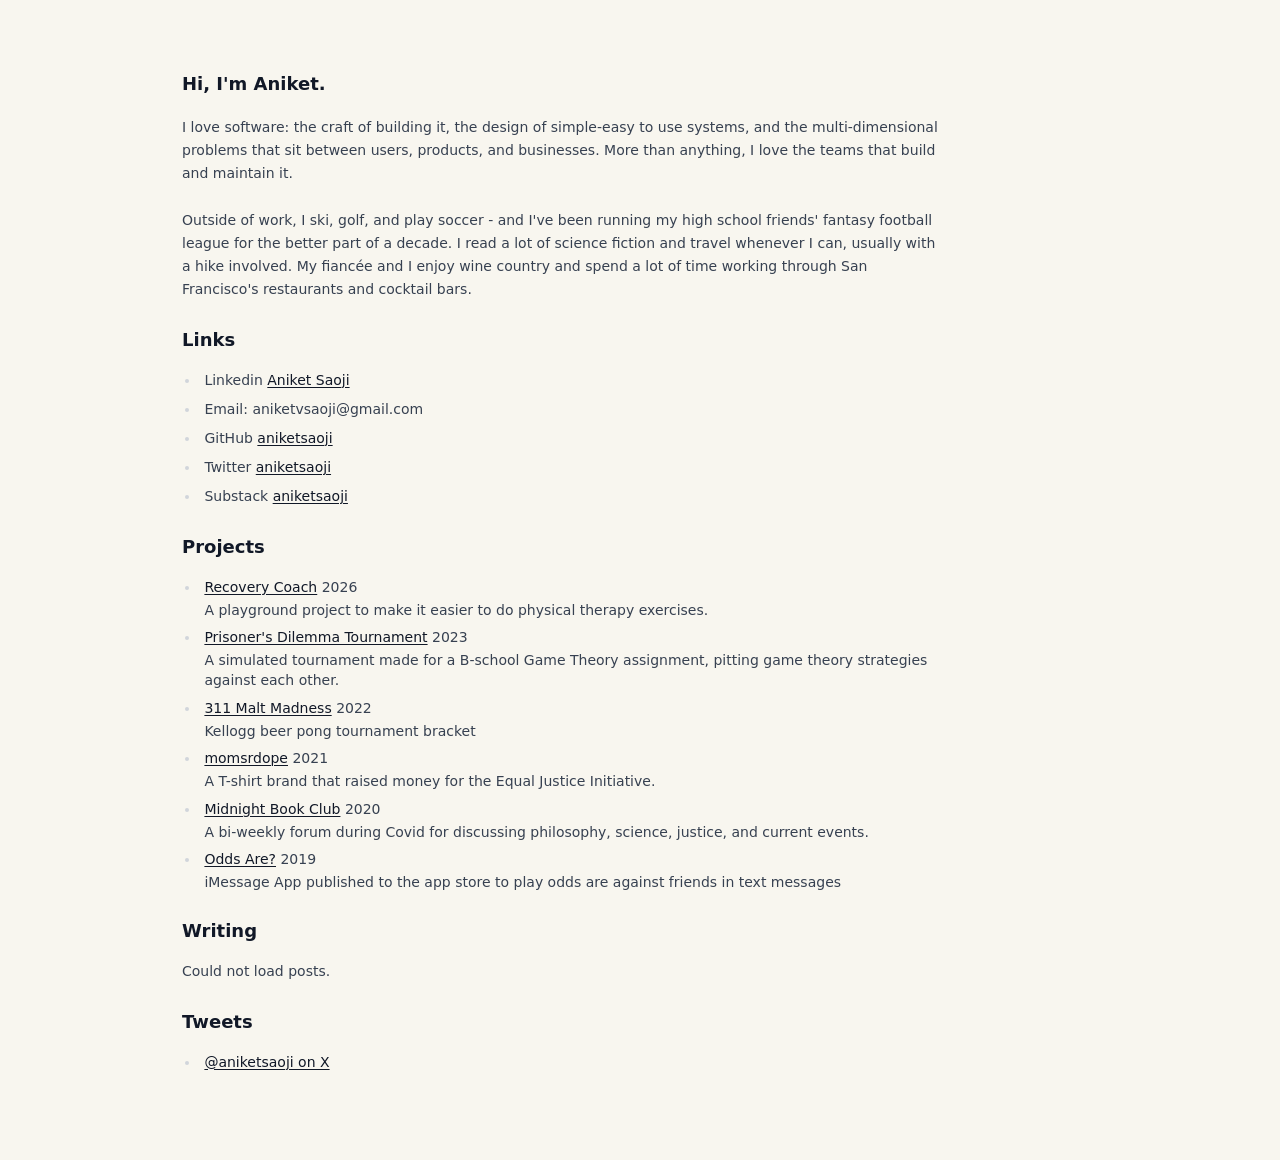
==== commit b04fe3bf: "does this work" ====
--- a/index.html
+++ b/index.html
@@ -32,7 +32,7 @@
       <h2>Projects</h2>
       <ul class="link-list project-list">
         <li>
-          <a href="https://aniketsaoji.github.io/pt-exercise">Physical Therapy Assistant</a> <span class="project-year">2026</span>
+          <a href="/recovery-coach/">Recovery Coach</a> <span class="project-year">2026</span>
           <span>A playground project to make it easier to do physical therapy exercises.</span>
         </li>
         <li>
